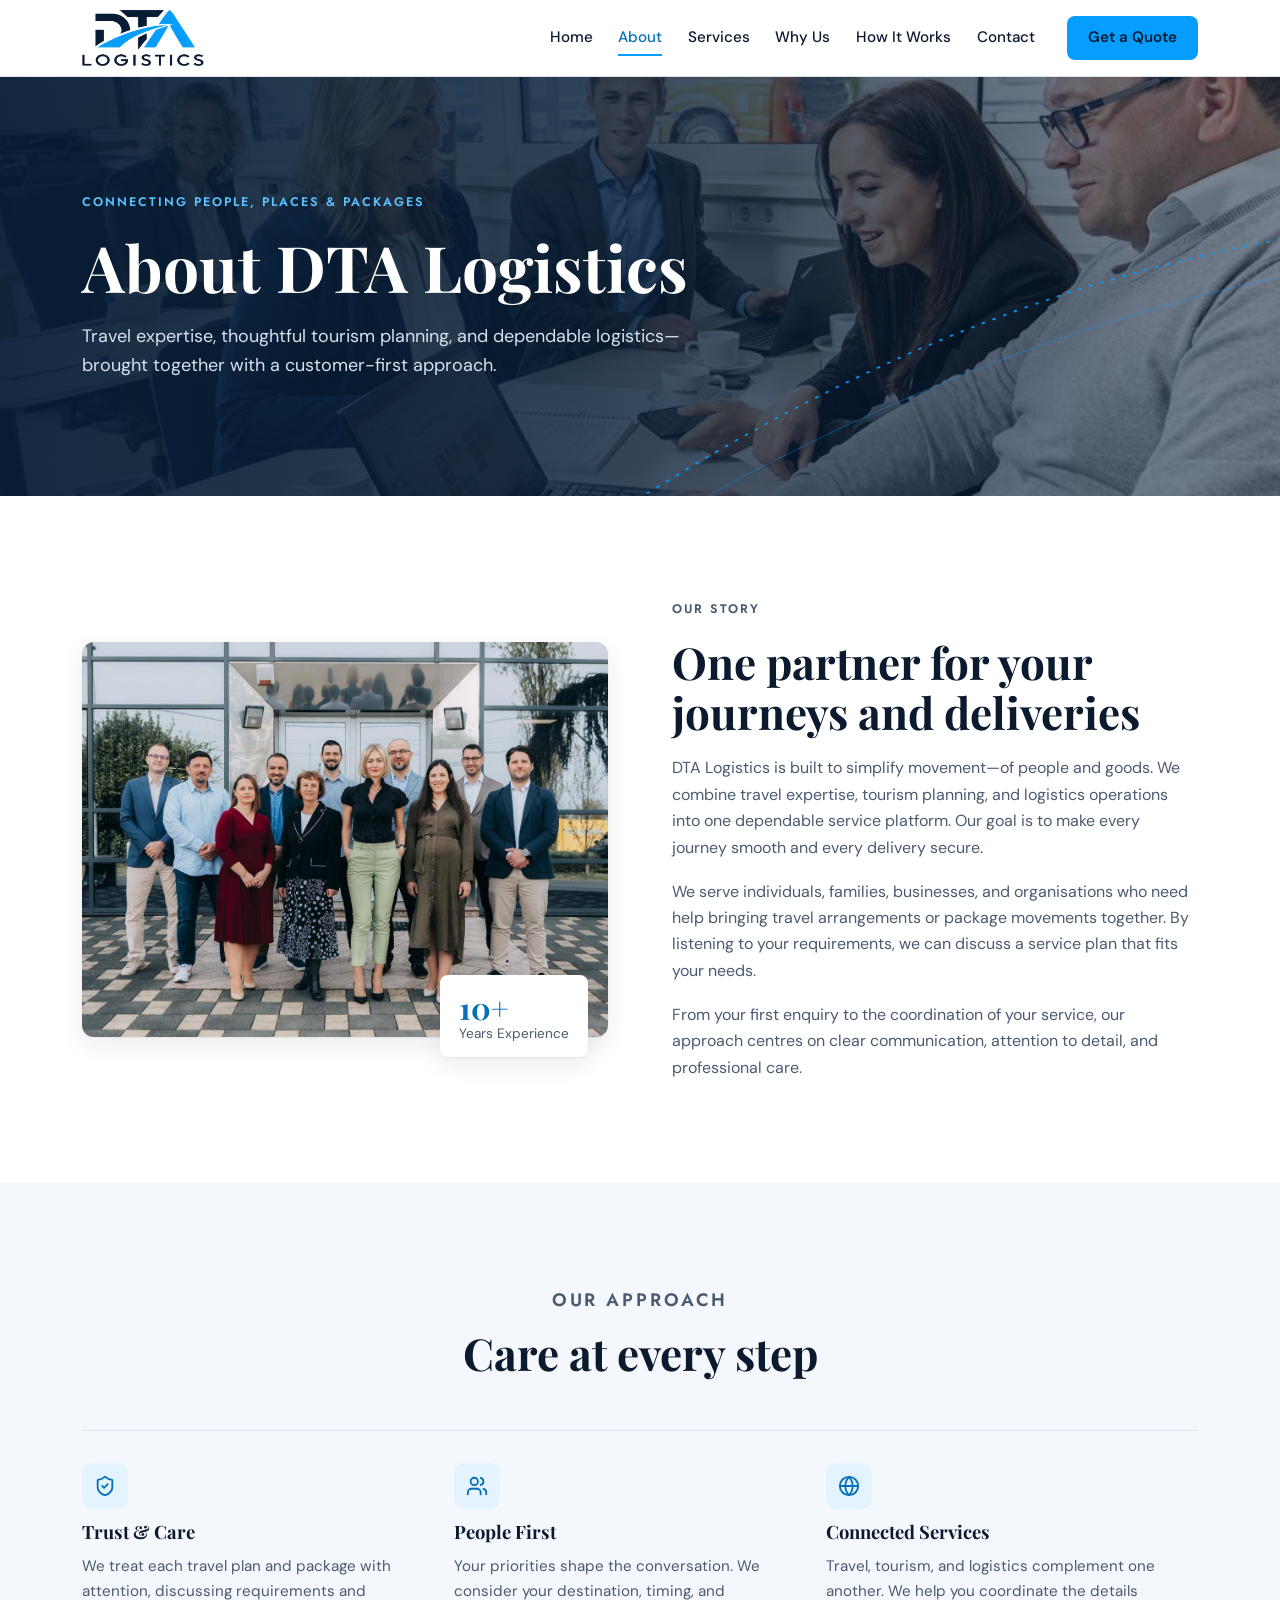
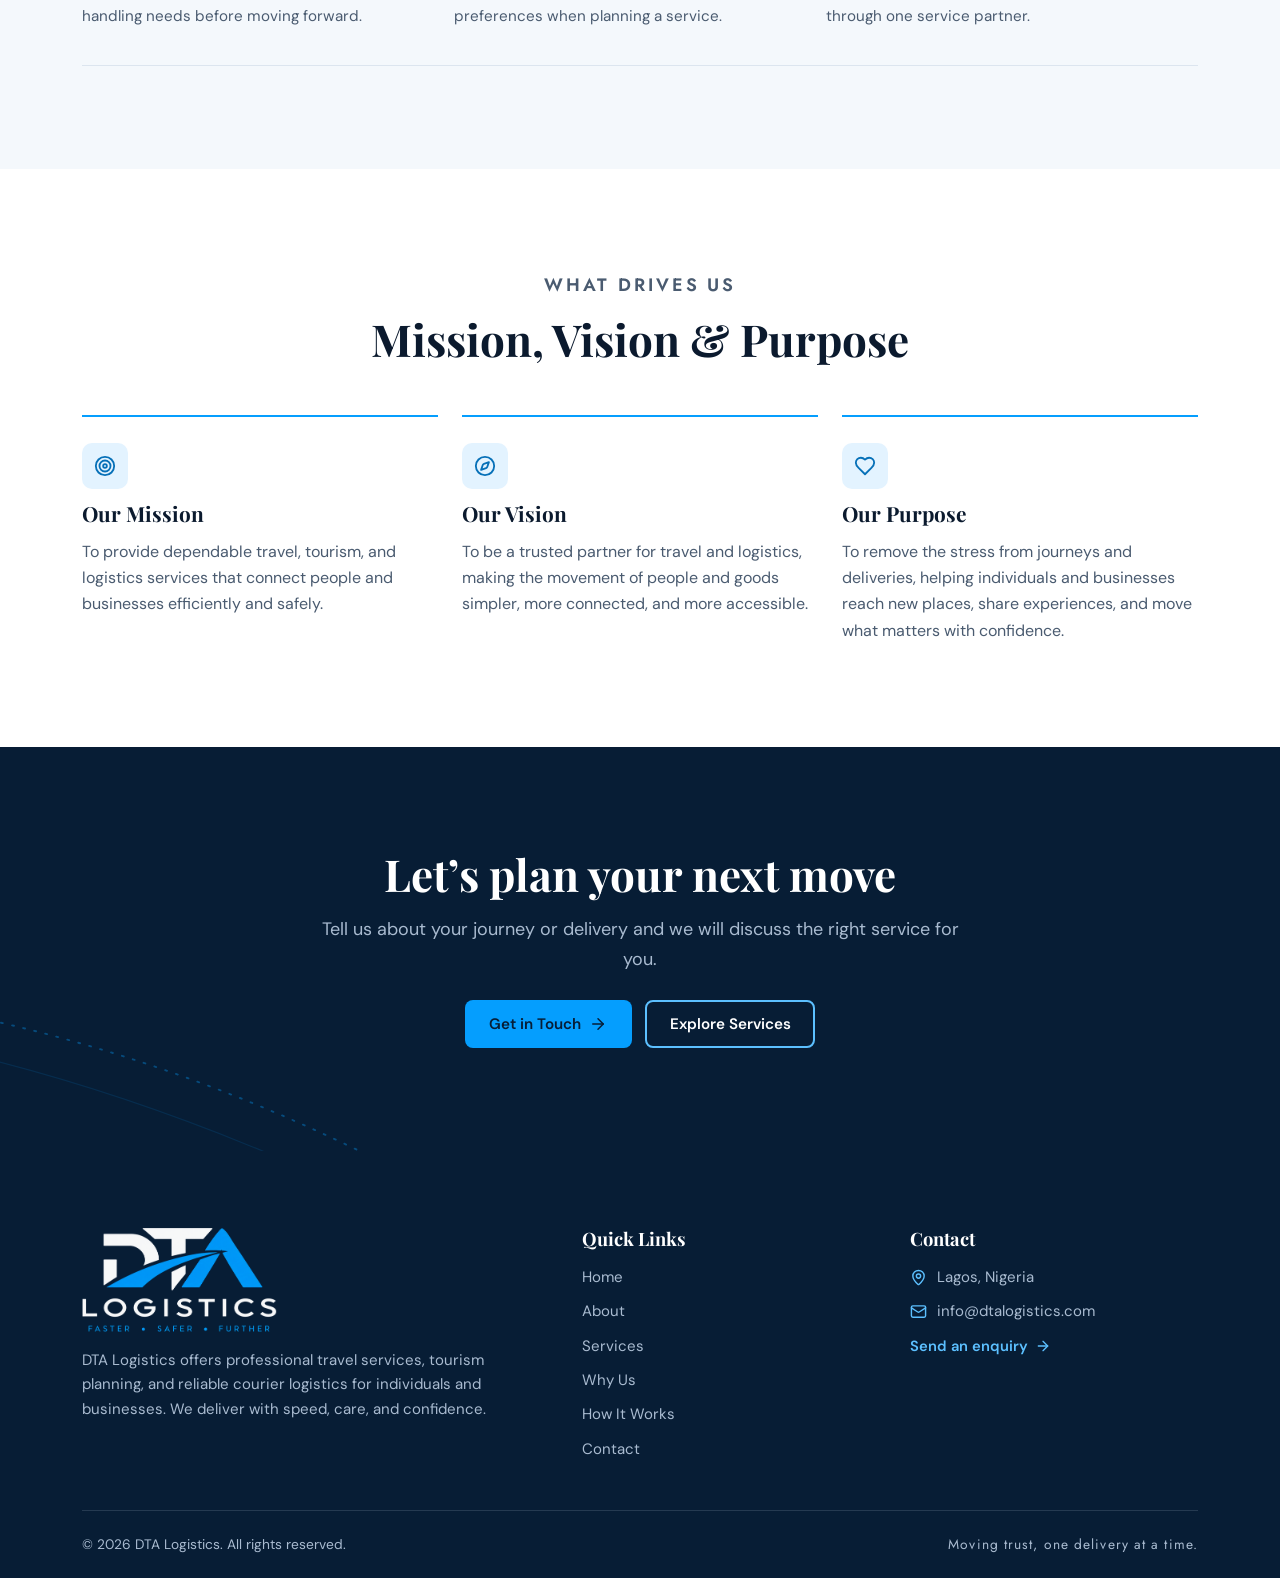
==== about.html @ f6d87778 "DTA Logistics website: 6 pages, brand assets, enquiry form Co-Authored-By: Claude Opus 5.5 <noreply@" ====
<!doctype html>
<html lang="en">
<head>
<meta charset="utf-8">
<meta name="viewport" content="width=device-width, initial-scale=1, viewport-fit=cover">
<title>About DTA Logistics</title>
<meta name="claude:viewport-fit-sides" content="cover">
<meta name="description" content="DTA Logistics combines travel expertise, tourism planning, and logistics operations into one dependable service platform for individuals, families, and businesses.">
<meta property="og:type" content="website">
<meta property="og:site_name" content="DTA Logistics">
<meta property="og:title" content="About DTA Logistics">
<meta property="og:description" content="DTA Logistics combines travel expertise, tourism planning, and logistics operations into one dependable service platform for individuals, families, and businesses.">
<meta property="og:image" content="assets/img/hero-port.jpg">
<meta name="twitter:card" content="summary_large_image">
<meta name="theme-color" content="#071D35">
<link rel="icon" type="image/png" href="assets/img/favicon.png">
<link rel="apple-touch-icon" href="assets/img/apple-touch-icon.png">
<link rel="preconnect" href="https://fonts.googleapis.com"><link rel="preconnect" href="https://fonts.gstatic.com" crossorigin><link rel="stylesheet" href="https://fonts.googleapis.com/css2?family=DM+Sans:opsz,wght@9..40,400;9..40,500;9..40,600;9..40,700&family=Jost:wght@500;600&family=Playfair+Display:wght@600;700&display=swap">
<link rel="stylesheet" href="assets/styles.css">
</head>
<body>
<a class="skip" href="#main">Skip to content</a>
<header class="site-header">
  <div class="wrap header-row">
    <a class="brand" href="index.html" aria-label="DTA Logistics — home"><img src="assets/img/logo.png" alt="DTA Logistics" width="437" height="200"></a>
    <button class="menu-toggle" type="button" aria-controls="site-nav" aria-expanded="false" aria-label="Open menu"><svg xmlns="http://www.w3.org/2000/svg" viewBox="0 0 24 24" fill="none" stroke="currentColor" stroke-width="2" stroke-linecap="round" stroke-linejoin="round" aria-hidden="true" focusable="false"><line x1="4" x2="20" y1="7" y2="7"/><line x1="4" x2="20" y1="12" y2="12"/><line x1="4" x2="20" y1="17" y2="17"/></svg></button>
    <nav class="nav" id="site-nav" aria-label="Main">
      <ul><li><a class="nav-link" href="index.html">Home</a></li><li><a class="nav-link" href="about.html" aria-current="page">About</a></li><li><a class="nav-link" href="services.html">Services</a></li><li><a class="nav-link" href="why-us.html">Why Us</a></li><li><a class="nav-link" href="how-it-works.html">How It Works</a></li><li><a class="nav-link" href="contact.html">Contact</a></li></ul>
      <a class="btn btn-primary" href="contact.html">Get a Quote</a>
    </nav>
  </div>
</header>
<main id="main">
<section class="hero ">
  <div class="hero-media"><img src="assets/img/team-office.jpg" alt="DTA Logistics team members working together at laptops" fetchpriority="high"></div>
  <svg class="arc" viewBox="0 0 800 400" aria-hidden="true" focusable="false"><path d="M10 390 C 220 250, 470 120, 790 70" fill="none" stroke="#059EFE" stroke-width="2" stroke-dasharray="2 10" stroke-linecap="round"/><path d="M60 395 C 270 270, 520 160, 780 110" fill="none" stroke="#059EFE" stroke-opacity=".35" stroke-width="1.2"/><circle cx="790" cy="70" r="4" fill="#059EFE"/></svg>
  <div class="wrap"><div class="hero-inner">
    <p class="eyebrow">Connecting People, Places &amp; Packages</p>
    <h1>About DTA Logistics</h1>
    <p class="lead">Travel expertise, thoughtful tourism planning, and dependable logistics&mdash;brought together with a customer-first approach.</p>
    
  </div></div>
</section>
<section class="section">
  <div class="wrap split">
    <div class="media"><img src="assets/img/team.jpg" alt="The DTA Logistics team standing together outside their office" loading="lazy" width="1400" height="934">
      <div class="badge"><strong>10+</strong><span>Years Experience</span></div></div>
    <div class="copy">
      <p class="eyebrow">Our Story</p>
      <h2>One partner for your journeys and deliveries</h2>
      <p>DTA Logistics is built to simplify movement&mdash;of people and goods. We combine travel expertise, tourism planning, and logistics operations into one dependable service platform. Our goal is to make every journey smooth and every delivery secure.</p>
      <p>We serve individuals, families, businesses, and organisations who need help bringing travel arrangements or package movements together. By listening to your requirements, we can discuss a service plan that fits your needs.</p>
      <p>From your first enquiry to the coordination of your service, our approach centres on clear communication, attention to detail, and professional care.</p>
    </div>
  </div>
</section>

<section class="section alt">
  <div class="wrap">
    <div class="section-head center">
  <p class="eyebrow">Our Approach</p>
  <h2>Care at every step</h2>
  
</div>
    <div class="feature-list">
      <div class="feature"><span class="icon-chip"><svg xmlns="http://www.w3.org/2000/svg" viewBox="0 0 24 24" fill="none" stroke="currentColor" stroke-width="2" stroke-linecap="round" stroke-linejoin="round" aria-hidden="true" focusable="false"><path d="M20 13c0 5-3.5 7.5-7.66 8.95a1 1 0 0 1-.67-.01C7.5 20.5 4 18 4 13V6a1 1 0 0 1 1-1c2 0 4.5-1.2 6.24-2.72a1.17 1.17 0 0 1 1.52 0C14.51 3.81 17 5 19 5a1 1 0 0 1 1 1z"/><path d="m9 12 2 2 4-4"/></svg></span><h3>Trust &amp; Care</h3><p>We treat each travel plan and package with attention, discussing requirements and handling needs before moving forward.</p></div>
      <div class="feature"><span class="icon-chip"><svg xmlns="http://www.w3.org/2000/svg" viewBox="0 0 24 24" fill="none" stroke="currentColor" stroke-width="2" stroke-linecap="round" stroke-linejoin="round" aria-hidden="true" focusable="false"><path d="M16 21v-2a4 4 0 0 0-4-4H6a4 4 0 0 0-4 4v2"/><circle cx="9" cy="7" r="4"/><path d="M22 21v-2a4 4 0 0 0-3-3.87"/><path d="M16 3.13a4 4 0 0 1 0 7.75"/></svg></span><h3>People First</h3><p>Your priorities shape the conversation. We consider your destination, timing, and preferences when planning a service.</p></div>
      <div class="feature"><span class="icon-chip"><svg xmlns="http://www.w3.org/2000/svg" viewBox="0 0 24 24" fill="none" stroke="currentColor" stroke-width="2" stroke-linecap="round" stroke-linejoin="round" aria-hidden="true" focusable="false"><circle cx="12" cy="12" r="10"/><path d="M12 2a14.5 14.5 0 0 0 0 20 14.5 14.5 0 0 0 0-20"/><path d="M2 12h20"/></svg></span><h3>Connected Services</h3><p>Travel, tourism, and logistics complement one another. We help you coordinate the details through one service partner.</p></div>
    </div>
  </div>
</section>

<section class="section">
  <div class="wrap">
    <div class="section-head center">
  <p class="eyebrow">What Drives Us</p>
  <h2>Mission, Vision &amp; Purpose</h2>
  
</div>
    <div class="mvp">
  <article><span class="icon-chip"><svg xmlns="http://www.w3.org/2000/svg" viewBox="0 0 24 24" fill="none" stroke="currentColor" stroke-width="2" stroke-linecap="round" stroke-linejoin="round" aria-hidden="true" focusable="false"><circle cx="12" cy="12" r="10"/><circle cx="12" cy="12" r="6"/><circle cx="12" cy="12" r="2"/></svg></span><h3>Our Mission</h3><p>To provide dependable travel, tourism, and logistics services that connect people and businesses efficiently and safely.</p></article>
  <article><span class="icon-chip"><svg xmlns="http://www.w3.org/2000/svg" viewBox="0 0 24 24" fill="none" stroke="currentColor" stroke-width="2" stroke-linecap="round" stroke-linejoin="round" aria-hidden="true" focusable="false"><path d="m16.24 7.76-1.804 5.411a2 2 0 0 1-1.265 1.265L7.76 16.24l1.804-5.411a2 2 0 0 1 1.265-1.265z"/><circle cx="12" cy="12" r="10"/></svg></span><h3>Our Vision</h3><p>To be a trusted partner for travel and logistics, making the movement of people and goods simpler, more connected, and more accessible.</p></article>
  <article><span class="icon-chip"><svg xmlns="http://www.w3.org/2000/svg" viewBox="0 0 24 24" fill="none" stroke="currentColor" stroke-width="2" stroke-linecap="round" stroke-linejoin="round" aria-hidden="true" focusable="false"><path d="M19 14c1.49-1.46 3-3.21 3-5.5A5.5 5.5 0 0 0 16.5 3c-1.76 0-3 .5-4.5 2-1.5-1.5-2.74-2-4.5-2A5.5 5.5 0 0 0 2 8.5c0 2.3 1.5 4.05 3 5.5l7 7Z"/></svg></span><h3>Our Purpose</h3><p>To remove the stress from journeys and deliveries, helping individuals and businesses reach new places, share experiences, and move what matters with confidence.</p></article>
</div>
  </div>
</section>
<section class="section on-navy cta">
  <svg class="arc" viewBox="0 0 800 400" aria-hidden="true" focusable="false"><path d="M10 390 C 220 250, 470 120, 790 70" fill="none" stroke="#059EFE" stroke-width="2" stroke-dasharray="2 10" stroke-linecap="round"/><path d="M60 395 C 270 270, 520 160, 780 110" fill="none" stroke="#059EFE" stroke-opacity=".35" stroke-width="1.2"/><circle cx="790" cy="70" r="4" fill="#059EFE"/></svg>
  <div class="wrap">
    <h2>Let&rsquo;s plan your next move</h2>
    <p>Tell us about your journey or delivery and we will discuss the right service for you.</p>
    <div class="hero-actions"><a class="btn btn-primary" href="contact.html">Get in Touch <svg xmlns="http://www.w3.org/2000/svg" viewBox="0 0 24 24" fill="none" stroke="currentColor" stroke-width="2" stroke-linecap="round" stroke-linejoin="round" aria-hidden="true" focusable="false"><path d="M5 12h14"/><path d="m12 5 7 7-7 7"/></svg></a><a class="btn btn-outline" href="services.html">Explore Services</a></div>
  </div>
</section>
</main>
<footer class="site-footer">
  <div class="wrap">
    <div class="footer-grid">
      <div class="footer-brand">
        <img src="assets/img/logo-full-reversed.png" alt="DTA Logistics — Faster, Safer, Further" width="487" height="260">
        <p>DTA Logistics offers professional travel services, tourism planning, and reliable courier logistics for individuals and businesses. We deliver with speed, care, and confidence.</p>
      </div>
      <nav aria-label="Footer">
        <h2>Quick Links</h2>
        <ul><li><a href="index.html">Home</a></li><li><a href="about.html">About</a></li><li><a href="services.html">Services</a></li><li><a href="why-us.html">Why Us</a></li><li><a href="how-it-works.html">How It Works</a></li><li><a href="contact.html">Contact</a></li></ul>
      </nav>
      <div>
        <h2>Contact</h2>
        <ul>
          <li class="contact-line"><svg xmlns="http://www.w3.org/2000/svg" viewBox="0 0 24 24" fill="none" stroke="currentColor" stroke-width="2" stroke-linecap="round" stroke-linejoin="round" aria-hidden="true" focusable="false"><path d="M20 10c0 4.993-5.539 10.193-7.399 11.799a1 1 0 0 1-1.202 0C9.539 20.193 4 14.993 4 10a8 8 0 0 1 16 0"/><circle cx="12" cy="10" r="3"/></svg><span>Lagos, Nigeria</span></li>
          <li class="contact-line"><svg xmlns="http://www.w3.org/2000/svg" viewBox="0 0 24 24" fill="none" stroke="currentColor" stroke-width="2" stroke-linecap="round" stroke-linejoin="round" aria-hidden="true" focusable="false"><rect width="20" height="16" x="2" y="4" rx="2"/><path d="m22 7-8.97 5.7a1.94 1.94 0 0 1-2.06 0L2 7"/></svg><a href="mailto:info@dtalogistics.com">info@dtalogistics.com</a></li>
          <li><a class="text-link" href="contact.html">Send an enquiry <svg xmlns="http://www.w3.org/2000/svg" viewBox="0 0 24 24" fill="none" stroke="currentColor" stroke-width="2" stroke-linecap="round" stroke-linejoin="round" aria-hidden="true" focusable="false"><path d="M5 12h14"/><path d="m12 5 7 7-7 7"/></svg></a></li>
        </ul>
      </div>
    </div>
    <div class="footer-bottom">
      <p>&copy; <span data-year>2025</span> DTA Logistics. All rights reserved.</p>
      <p class="tag">Moving trust, one delivery at a time.</p>
    </div>
  </div>
</footer>
<script src="assets/main.js"></script>
<script>document.documentElement.classList.add("js")</script>
</body>
</html>
---- assets/styles.css ----
/* DTA Logistics — design tokens
   Layout concept: Lovable structure kept (dark photo heroes, light content bands,
   navy feature/CTA bands); the logo's navy + sky blue replace the old orange,
   and the logo's arc "flight path" is the one recurring brand motif. */
:root {
  /* Colour — sampled from the supplied logo */
  --navy: #071D35;          /* logo "DT" + LOGISTICS */
  --navy-2: #0C2A4B;        /* raised navy surface */
  --blue: #059EFE;          /* logo "A" + swoosh — fills, buttons, icons on navy */
  --blue-ink: #0670B8;      /* blue for text on light backgrounds (AA 5.2:1) */
  --blue-soft: #E3F3FF;     /* icon chips on light */
  --sky-on-navy: #5CC0FF;   /* eyebrows/links on navy (AA 8.4:1) */
  --bg: #FFFFFF;
  --surface: #F4F8FC;       /* blue-biased neutral band */
  --ink: #0B1A2E;
  --muted: #4A5B70;
  --muted-on-navy: #A9BBD0;
  --border: #DCE5EF;
  --border-navy: rgba(169, 187, 208, .18);
  --danger: #B42318;
  --ok: #067647;

  /* Type */
  --font-display: "Playfair Display", Georgia, "Times New Roman", serif;
  --font-body: "DM Sans", system-ui, -apple-system, "Segoe UI", Roboto, sans-serif;
  --font-label: "Jost", "DM Sans", system-ui, sans-serif; /* echoes the logo's geometric caps */

  --step--1: .875rem;
  --step-0: 1rem;
  --step-1: 1.125rem;
  --step-2: clamp(1.35rem, 1.1rem + .9vw, 1.6rem);
  --step-3: clamp(1.9rem, 1.4rem + 2vw, 2.75rem);
  --step-4: clamp(2.4rem, 1.6rem + 3.4vw, 4rem);

  --radius: 12px;
  --radius-sm: 8px;
  --shadow: 0 1px 2px rgba(7, 29, 53, .06), 0 8px 24px rgba(7, 29, 53, .08);
  --wrap: 1180px;
  --header-h: 76px;
  color-scheme: light;
}

*, *::before, *::after { box-sizing: border-box; }
html { scroll-behavior: smooth; scroll-padding-top: calc(var(--header-h) + 16px); }
@media (prefers-reduced-motion: reduce) { html { scroll-behavior: auto; } *, *::before, *::after { transition: none !important; animation: none !important; } }
body {
  margin: 0;
  background: var(--bg);
  color: var(--ink);
  font-family: var(--font-body);
  font-size: var(--step-0);
  line-height: 1.65;
  -webkit-font-smoothing: antialiased;
}
body::before { content: ""; position: fixed; inset: 0 0 auto; height: env(safe-area-inset-top, 0px); z-index: 60; background: var(--bg); }
img { max-width: 100%; height: auto; display: block; }
[hidden] { display: none !important; }
a { color: var(--blue-ink); }
h1, h2, h3 { font-family: var(--font-display); color: var(--ink); line-height: 1.15; margin: 0; text-wrap: balance; font-weight: 700; }
h1 { font-size: var(--step-4); }
h2 { font-size: var(--step-3); }
h3 { font-size: var(--step-2); font-size: 1.3rem; }
p { margin: 0; }

.wrap {
  max-width: var(--wrap);
  margin-inline: auto;
  padding-left: max(16px, env(safe-area-inset-left, 0px));
  padding-right: max(16px, env(safe-area-inset-right, 0px));
}
@media (min-width: 720px) { .wrap { padding-left: max(32px, env(safe-area-inset-left, 0px)); padding-right: max(32px, env(safe-area-inset-right, 0px)); } }

.skip { position: absolute; left: 16px; top: -60px; background: var(--navy); color: #fff; padding: 10px 14px; border-radius: var(--radius-sm); z-index: 100; }
.skip:focus { top: 12px; }
:focus-visible { outline: 3px solid var(--blue); outline-offset: 3px; border-radius: 4px; }

/* Eyebrow labels — wide-tracked caps like the logo tagline */
.eyebrow {
  font-family: var(--font-label);
  font-size: .78rem;
  font-weight: 600;
  letter-spacing: .16em;
  text-transform: uppercase;
  color: var(--blue-ink);
}
.on-navy .eyebrow, .hero .eyebrow { color: var(--sky-on-navy); }

/* Buttons */
.btn {
  display: inline-flex; align-items: center; justify-content: center; gap: .5rem;
  min-height: 48px; padding: .75rem 1.4rem;
  font: 600 .95rem/1 var(--font-body);
  border-radius: var(--radius-sm); border: 2px solid transparent;
  text-decoration: none; cursor: pointer; transition: background .2s, color .2s, border-color .2s, transform .2s;
}
.btn svg { width: 18px; height: 18px; transition: transform .2s; }
.btn:hover svg { transform: translateX(3px); }
.btn-primary { background: var(--blue); color: var(--navy); }
.btn-primary:hover { background: #33B1FF; }
.btn-primary:active { transform: translateY(1px); }
.btn-outline { border-color: var(--sky-on-navy); color: #fff; background: transparent; }
.btn-outline:hover { background: rgba(92, 192, 255, .14); }
.btn-navy { background: var(--navy); color: #fff; }
.btn-navy:hover { background: var(--navy-2); }

/* Header — white so the full-colour logo is shown unaltered */
.site-header {
  position: sticky; top: env(safe-area-inset-top, 0px); z-index: 50;
  background: rgba(255, 255, 255, .97);
  border-bottom: 1px solid var(--border);
  backdrop-filter: saturate(1.4) blur(8px);
}
.header-row { display: flex; align-items: center; justify-content: space-between; gap: 1.5rem; min-height: var(--header-h); }
.brand { display: inline-flex; flex-shrink: 0; }
.brand img { height: 56px; width: auto; }
.nav { display: flex; align-items: center; gap: 2rem; }
.nav ul { list-style: none; display: flex; gap: 1.6rem; margin: 0; padding: 0; }
.nav a.nav-link { color: var(--ink); text-decoration: none; font-weight: 500; font-size: .95rem; padding: .4rem 0; border-bottom: 2px solid transparent; }
.nav a.nav-link:hover { color: var(--blue-ink); }
.nav a.nav-link[aria-current="page"] { color: var(--blue-ink); border-bottom-color: var(--blue); }
.nav .btn { min-height: 44px; padding: .65rem 1.2rem; }
.menu-toggle { display: none; background: none; border: 1px solid var(--border); border-radius: var(--radius-sm); width: 46px; height: 46px; align-items: center; justify-content: center; cursor: pointer; color: var(--navy); }
.menu-toggle svg { width: 24px; height: 24px; }

@media (max-width: 960px) {
  .menu-toggle { display: inline-flex; }
  .brand img { height: 46px; }
  .nav {
    position: absolute; left: 0; right: 0; top: 100%;
    flex-direction: column; align-items: stretch; gap: 1rem;
    background: var(--bg); border-bottom: 1px solid var(--border);
    padding: 1rem max(16px, env(safe-area-inset-right, 0px)) 1.5rem max(16px, env(safe-area-inset-left, 0px));
    box-shadow: 0 16px 24px rgba(7, 29, 53, .08);
  }
  .nav[data-open="false"] { display: none; }
  .nav ul { flex-direction: column; gap: 0; }
  .nav a.nav-link { display: block; padding: .85rem 0; border-bottom: 1px solid var(--border); }
  .nav a.nav-link[aria-current="page"] { border-bottom-color: var(--border); box-shadow: inset 3px 0 0 var(--blue); padding-left: .75rem; }
}

/* Heroes — photo under a navy wash, like the Lovable reference */
.hero {
  position: relative; isolation: isolate; overflow: hidden;
  background: var(--navy); color: #fff;
}
.hero-media { position: absolute; inset: 0; z-index: -2; }
.hero-media img { width: 100%; height: 100%; object-fit: cover; }
.hero::before {
  content: ""; position: absolute; inset: 0; z-index: -1;
  background: linear-gradient(90deg, rgba(7, 29, 53, .94) 0%, rgba(7, 29, 53, .82) 45%, rgba(7, 29, 53, .5) 100%);
}
.hero-inner { padding-block: clamp(4rem, 9vw, 7.5rem); display: grid; gap: 1.1rem; max-width: 46rem; }
.hero h1 { color: #fff; }
.hero p.lead { font-size: var(--step-1); color: #D6E2EE; max-width: 38rem; }
.hero-home .hero-inner { padding-block: clamp(4.5rem, 10vw, 8rem) clamp(3rem, 6vw, 4.5rem); max-width: 52rem; }
.hero-home h1 .accent { color: var(--blue); }
.hero-actions { display: flex; flex-wrap: wrap; gap: .85rem; margin-top: .6rem; }
.chip {
  display: inline-flex; align-items: center; gap: .5rem; justify-self: start;
  font-family: var(--font-label); font-size: .78rem; letter-spacing: .14em; text-transform: uppercase; font-weight: 600;
  color: var(--sky-on-navy); border: 1px solid rgba(92, 192, 255, .45); border-radius: 999px; padding: .35rem .85rem;
}
.chip svg { width: 15px; height: 15px; }
.stats { display: flex; flex-wrap: wrap; gap: 1.5rem 3rem; margin-top: 2.2rem; padding-top: 1.6rem; border-top: 1px solid var(--border-navy); }
.stat dt { order: 2; font-size: .88rem; color: var(--muted-on-navy); }
.stat { display: flex; flex-direction: column; }
.stat dd { margin: 0; font-family: var(--font-display); font-size: 2.1rem; font-weight: 700; color: var(--blue); line-height: 1.1; font-variant-numeric: tabular-nums; }

/* The brand arc — the logo's swoosh, drawn once per hero */
.arc { position: absolute; right: -4%; bottom: -12%; width: min(62vw, 760px); z-index: -1; opacity: .9; pointer-events: none; }
@media (max-width: 720px) { .arc { width: 120vw; right: -40%; opacity: .5; } }

/* Sections */
.section { padding-block: clamp(4rem, 8vw, 6.5rem); }
.section.alt { background: var(--surface); }
.section.on-navy { background: var(--navy); color: #fff; }
.on-navy h2, .on-navy h3 { color: #fff; }
.section-head { display: grid; gap: .8rem; margin-bottom: clamp(2.2rem, 4vw, 3.2rem); max-width: 44rem; }
.section-head.center { text-align: center; margin-inline: auto; justify-items: center; }
.section-head p { color: var(--muted); font-size: var(--step-1); }
.on-navy .section-head p { color: var(--muted-on-navy); }

.split { display: grid; gap: clamp(2rem, 5vw, 4.5rem); align-items: center; }
@media (min-width: 900px) { .split { grid-template-columns: 1fr 1fr; } .split.media-right .media { order: 2; } }
.split .copy { display: grid; gap: 1.1rem; min-width: 0; }
.split .copy p { color: var(--muted); max-width: 36rem; }
.media { position: relative; }
.media img { width: 100%; border-radius: var(--radius); box-shadow: var(--shadow); aspect-ratio: 4 / 3; object-fit: cover; }
.badge {
  position: absolute; right: 1.25rem; bottom: -1.25rem; background: var(--bg); border-radius: var(--radius-sm);
  padding: .9rem 1.2rem; box-shadow: var(--shadow); display: grid; line-height: 1.2;
}
.badge strong { font-family: var(--font-display); font-size: 1.9rem; color: var(--blue-ink); }
.badge span { font-size: .85rem; color: var(--muted); }

.values { display: flex; flex-wrap: wrap; gap: .75rem 1.5rem; list-style: none; padding: 0; margin: .4rem 0 0; }
.values li { display: inline-flex; align-items: center; gap: .55rem; font-weight: 600; font-size: .95rem; }

.icon-chip { width: 46px; height: 46px; border-radius: 10px; display: inline-grid; place-items: center; background: var(--blue-soft); color: var(--blue-ink); flex-shrink: 0; }
.icon-chip svg { width: 22px; height: 22px; }
.icon-chip.sm { width: 34px; height: 34px; border-radius: 8px; }
.icon-chip.sm svg { width: 17px; height: 17px; }
.on-navy .icon-chip { background: rgba(5, 158, 254, .14); color: var(--sky-on-navy); }

/* Service cards: 3 + 2 centred, as in the reference */
.service-grid { display: grid; gap: 1.5rem; grid-template-columns: repeat(6, 1fr); }
.service-card { grid-column: span 2; background: var(--bg); border: 1px solid var(--border); border-radius: var(--radius); overflow: hidden; display: flex; flex-direction: column; transition: box-shadow .25s, transform .25s; }
.service-card:nth-child(4) { grid-column: 2 / span 2; }
.service-card:hover { box-shadow: var(--shadow); transform: translateY(-3px); }
.service-card .thumb { position: relative; aspect-ratio: 16 / 10; overflow: hidden; }
.service-card .thumb img { width: 100%; height: 100%; object-fit: cover; transition: transform .5s; }
.service-card:hover .thumb img { transform: scale(1.04); }
.service-card .thumb .icon-chip { position: absolute; left: 1rem; bottom: 1rem; background: var(--blue); color: var(--navy); }
.service-card .body { padding: 1.4rem 1.4rem 1.5rem; display: flex; flex-direction: column; gap: .7rem; flex: 1; }
.service-card .body p { color: var(--muted); font-size: .95rem; flex: 1; }
.text-link { display: inline-flex; align-items: center; gap: .4rem; font-weight: 600; font-size: .92rem; color: var(--blue-ink); text-decoration: none; }
.text-link svg { width: 16px; height: 16px; transition: transform .2s; }
.text-link:hover svg { transform: translateX(3px); }
.text-link:hover { text-decoration: underline; text-underline-offset: 3px; }
.on-navy .text-link { color: var(--sky-on-navy); }
@media (max-width: 960px) { .service-grid { grid-template-columns: repeat(2, 1fr); } .service-card, .service-card:nth-child(4) { grid-column: auto; } .service-card:nth-child(5) { grid-column: 1 / -1; max-width: calc(50% - .75rem); justify-self: center; width: 100%; } }
@media (max-width: 620px) { .service-grid { grid-template-columns: 1fr; } .service-card:nth-child(5) { max-width: none; } }

/* Feature tiles (Why DTA on navy, approach lists on light) */
.feature-grid { display: grid; gap: 1.25rem; grid-template-columns: repeat(auto-fit, minmax(min(100%, 300px), 1fr)); }
.feature { display: grid; gap: .75rem; align-content: start; padding: 1.6rem; border-radius: var(--radius); }
.on-navy .feature { background: var(--navy-2); border: 1px solid var(--border-navy); }
.on-navy .feature p { color: var(--muted-on-navy); }
.feature h3 { font-size: 1.15rem; }
.feature p { color: var(--muted); font-size: .95rem; }
.feature-list { display: grid; gap: 0; grid-template-columns: repeat(auto-fit, minmax(min(100%, 300px), 1fr)); border-top: 1px solid var(--border); }
.feature-list .feature { border-radius: 0; padding: 2rem 1.75rem 2.25rem 0; border-bottom: 1px solid var(--border); }
@media (min-width: 700px) { .feature-list .feature { padding-right: 2.25rem; } }

/* Process steps — a real sequence, so numbered */
.steps { list-style: none; margin: 0; padding: 0; display: grid; gap: 2.25rem 1.5rem; grid-template-columns: repeat(4, 1fr); counter-reset: step; position: relative; }
.steps::before { content: ""; position: absolute; top: 31px; left: 12.5%; right: 12.5%; height: 2px; background: repeating-linear-gradient(90deg, var(--blue) 0 8px, transparent 8px 16px); opacity: .5; }
.step { position: relative; display: grid; justify-items: center; text-align: center; gap: .75rem; }
.step .icon-chip { width: 64px; height: 64px; border-radius: 16px; background: var(--bg); border: 1px solid var(--border); position: relative; z-index: 1; }
.alt .step .icon-chip { background: var(--bg); }
.step .icon-chip svg { width: 26px; height: 26px; }
.step .num { position: absolute; top: -10px; left: calc(50% + 18px); z-index: 2; width: 30px; height: 30px; border-radius: 50%; background: var(--navy); color: #fff; font: 700 .75rem/30px var(--font-label); letter-spacing: .04em; font-variant-numeric: tabular-nums; }
.step h3 { font-size: 1.2rem; margin-top: .35rem; }
.step p { color: var(--muted); font-size: .94rem; max-width: 18rem; }
@media (max-width: 900px) { .steps { grid-template-columns: repeat(2, 1fr); } .steps::before { display: none; } }
@media (max-width: 540px) { .steps { grid-template-columns: 1fr; } }

/* Mission / Vision / Purpose */
.mvp { display: grid; gap: 1.5rem; grid-template-columns: repeat(auto-fit, minmax(min(100%, 280px), 1fr)); }
.mvp article { border-top: 2px solid var(--blue); padding-top: 1.6rem; display: grid; gap: .8rem; align-content: start; }
.mvp p { color: var(--muted); }

/* FAQ */
.faq { display: grid; border-top: 1px solid var(--border); }
.faq details { border-bottom: 1px solid var(--border); }
.faq summary { list-style: none; cursor: pointer; display: flex; justify-content: space-between; align-items: center; gap: 1rem; padding: 1.2rem 0; font-weight: 600; font-size: 1.02rem; }
.faq summary::-webkit-details-marker { display: none; }
.faq summary .plus { width: 28px; height: 28px; border-radius: 50%; border: 1px solid var(--border); display: grid; place-items: center; flex-shrink: 0; color: var(--blue-ink); transition: transform .2s, background .2s; }
.faq summary .plus svg { width: 15px; height: 15px; }
.faq details[open] summary .plus { transform: rotate(45deg); background: var(--blue-soft); }
.faq details p { color: var(--muted); padding: 0 2.5rem 1.4rem 0; }

/* CTA band */
.cta { text-align: center; position: relative; overflow: hidden; isolation: isolate; }
.cta .wrap { display: grid; justify-items: center; gap: 1rem; }
.cta p { color: var(--muted-on-navy); font-size: var(--step-1); max-width: 40rem; }
.cta .hero-actions { justify-content: center; }
.cta .arc { left: -10%; right: auto; bottom: -40%; transform: scaleX(-1); opacity: .35; }

/* Contact */
.contact-grid { display: grid; gap: clamp(2rem, 5vw, 4rem); align-items: start; }
@media (min-width: 940px) { .contact-grid { grid-template-columns: 1fr 1.05fr; } }
.contact-copy { display: grid; gap: 1.2rem; min-width: 0; }
.contact-copy > p { color: var(--muted); }
.contact-list { list-style: none; padding: 0; margin: .5rem 0 0; display: grid; gap: 1.2rem; }
.contact-list li { display: flex; gap: 1rem; align-items: flex-start; }
.contact-list strong { display: block; }
.contact-list .val { color: var(--muted); display: flex; flex-wrap: wrap; gap: .5rem; align-items: center; }
.copy-btn { font: 600 .8rem/1 var(--font-body); color: var(--blue-ink); background: var(--blue-soft); border: 0; border-radius: 6px; padding: .4rem .6rem; cursor: pointer; }
.contact-copy .media img { aspect-ratio: 16 / 10; }
.form-card { background: var(--bg); border: 1px solid var(--border); border-radius: var(--radius); padding: clamp(1.5rem, 3vw, 2.5rem); box-shadow: var(--shadow); display: grid; gap: 1.25rem; min-width: 0; }
.field { display: grid; gap: .45rem; }
.field label { font-weight: 600; font-size: .92rem; }
.field input, .field select, .field textarea {
  width: 100%; font: inherit; font-size: 1rem; color: var(--ink); background: var(--surface);
  border: 1px solid var(--border); border-radius: var(--radius-sm); padding: .8rem .9rem; min-height: 48px;
}
.field textarea { min-height: 140px; resize: vertical; }
.field input:focus, .field select:focus, .field textarea:focus { outline: none; border-color: var(--blue); box-shadow: 0 0 0 3px rgba(5, 158, 254, .25); background: var(--bg); }
.field [aria-invalid="true"] { border-color: var(--danger); }
.err { color: var(--danger); font-size: .85rem; min-height: 0; }
.form-note { font-size: .88rem; color: var(--muted); }
.form-status { border-radius: var(--radius-sm); padding: 1.1rem 1.2rem; background: var(--blue-soft); display: grid; gap: .7rem; }
.form-status h3 { font-family: var(--font-body); font-size: 1.05rem; }
.form-status pre { white-space: pre-wrap; word-break: break-word; font: .88rem/1.55 var(--font-body); background: var(--bg); border: 1px solid var(--border); border-radius: 6px; padding: .8rem; margin: 0; max-height: 220px; overflow: auto; }
.form-status .row { display: flex; flex-wrap: wrap; gap: .6rem; }
.form-status .btn { min-height: 44px; padding: .6rem 1rem; font-size: .9rem; }

/* Footer */
.site-footer { background: var(--navy); color: var(--muted-on-navy); padding-top: clamp(3.5rem, 6vw, 5rem); font-size: .94rem; }
.footer-grid { display: grid; gap: 2.5rem; grid-template-columns: 1.6fr 1fr 1fr; }
@media (max-width: 820px) { .footer-grid { grid-template-columns: 1fr 1fr; } .footer-brand { grid-column: 1 / -1; } }
@media (max-width: 480px) { .footer-grid { grid-template-columns: 1fr; } }
.footer-brand { display: grid; gap: 1rem; align-content: start; max-width: 26rem; }
.footer-brand img { height: 104px; width: auto; }
.site-footer h2 { font-size: 1.15rem; color: #fff; margin-bottom: 1rem; }
.site-footer ul { list-style: none; padding: 0; margin: 0; display: grid; gap: .6rem; }
.site-footer a { color: var(--muted-on-navy); text-decoration: none; }
.site-footer a:hover { color: #fff; text-decoration: underline; text-underline-offset: 3px; }
.site-footer .contact-line { display: flex; gap: .6rem; align-items: center; }
.site-footer .contact-line svg { width: 17px; height: 17px; color: var(--sky-on-navy); flex-shrink: 0; }
.site-footer .text-link { color: var(--sky-on-navy); }
.footer-bottom { margin-top: 3rem; border-top: 1px solid var(--border-navy); padding-block: 1.4rem; display: flex; flex-wrap: wrap; justify-content: space-between; gap: .75rem; font-size: .86rem; }
.footer-bottom .tag { font-family: var(--font-label); letter-spacing: .08em; }

.sr-only { position: absolute; width: 1px; height: 1px; overflow: hidden; clip: rect(0 0 0 0); white-space: nowrap; }
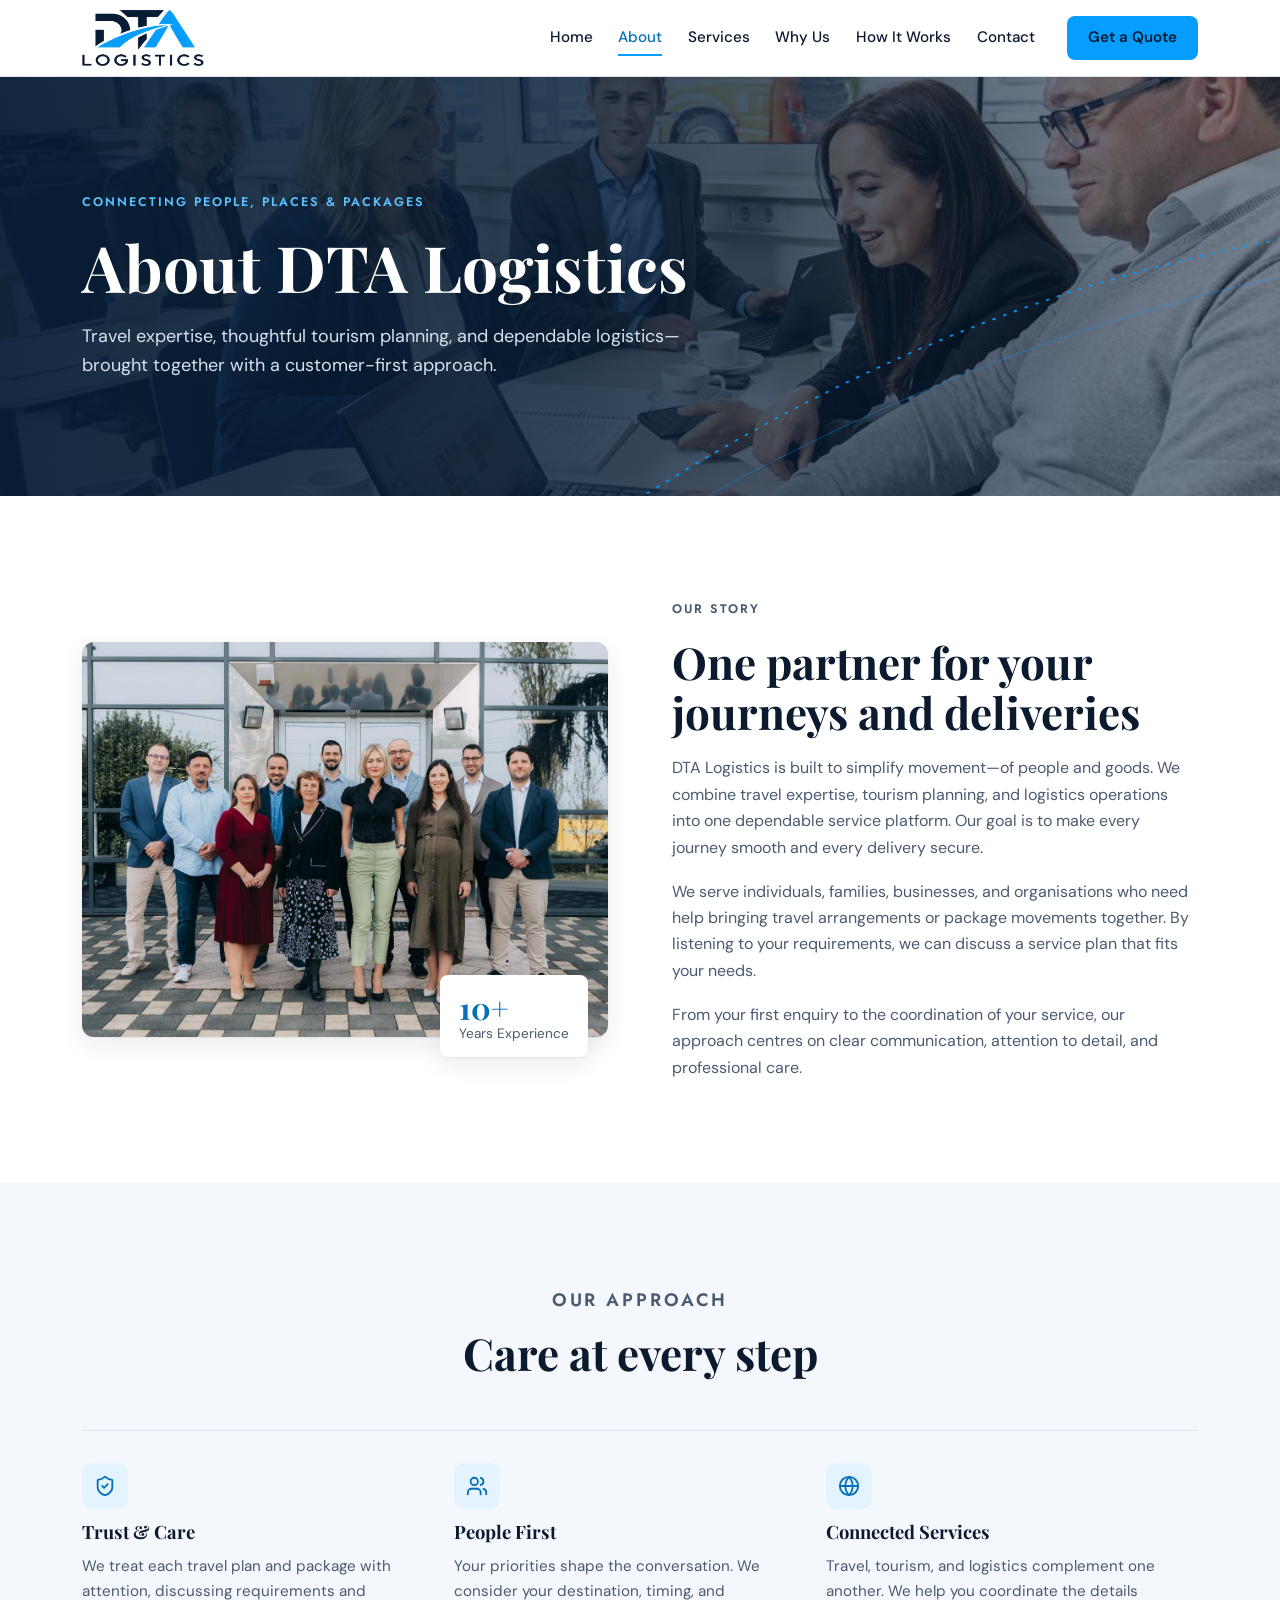
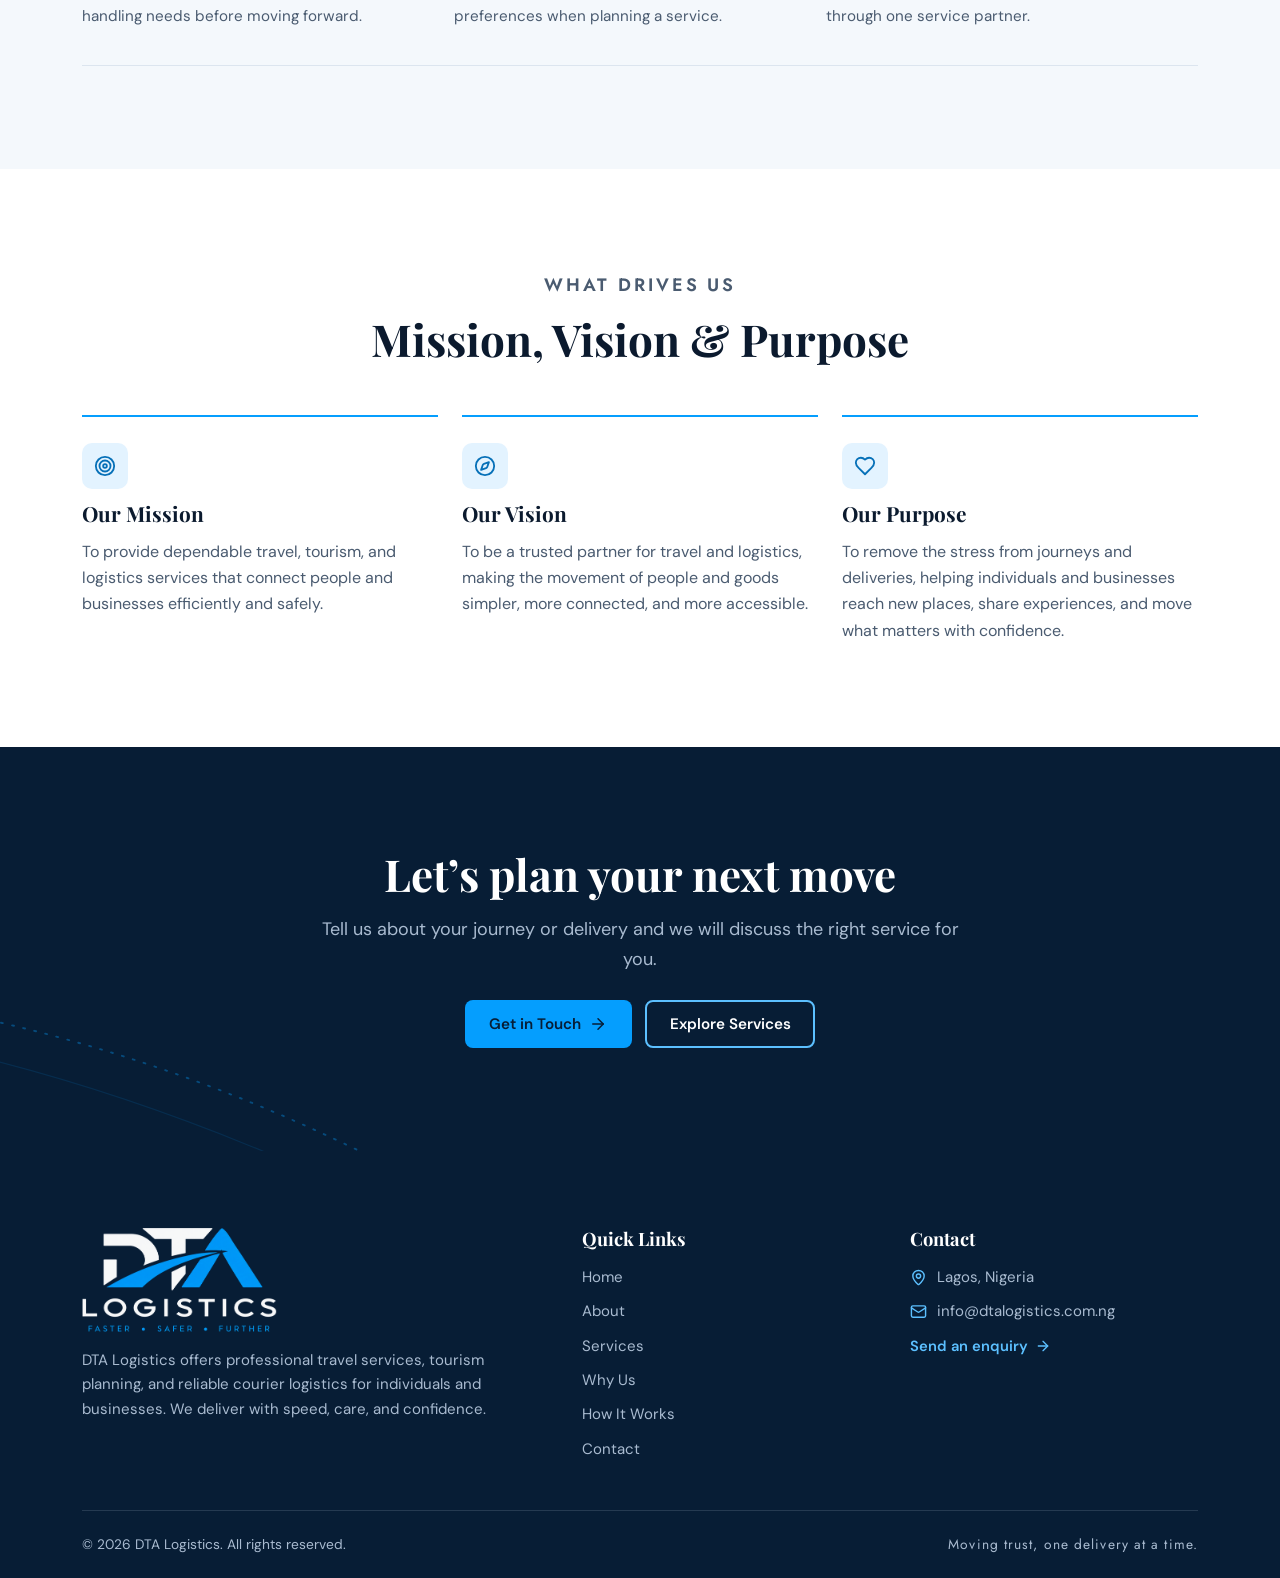
==== commit 010a12d9: "Use the real domain email (info@dtalogistics.com.ng) dtalogistics.com is not owned by DTA; the busin" ====
--- a/about.html
+++ b/about.html
@@ -10,7 +10,9 @@
 <meta property="og:site_name" content="DTA Logistics">
 <meta property="og:title" content="About DTA Logistics">
 <meta property="og:description" content="DTA Logistics combines travel expertise, tourism planning, and logistics operations into one dependable service platform for individuals, families, and businesses.">
-<meta property="og:image" content="assets/img/hero-port.jpg">
+<meta property="og:image" content="https://dtalogistics.vercel.app/assets/img/hero-port.jpg">
+<meta property="og:url" content="https://dtalogistics.vercel.app/about">
+<link rel="canonical" href="https://dtalogistics.vercel.app/about">
 <meta name="twitter:card" content="summary_large_image">
 <meta name="theme-color" content="#071D35">
 <link rel="icon" type="image/png" href="assets/img/favicon.png">
@@ -108,7 +110,7 @@
         <h2>Contact</h2>
         <ul>
           <li class="contact-line"><svg xmlns="http://www.w3.org/2000/svg" viewBox="0 0 24 24" fill="none" stroke="currentColor" stroke-width="2" stroke-linecap="round" stroke-linejoin="round" aria-hidden="true" focusable="false"><path d="M20 10c0 4.993-5.539 10.193-7.399 11.799a1 1 0 0 1-1.202 0C9.539 20.193 4 14.993 4 10a8 8 0 0 1 16 0"/><circle cx="12" cy="10" r="3"/></svg><span>Lagos, Nigeria</span></li>
-          <li class="contact-line"><svg xmlns="http://www.w3.org/2000/svg" viewBox="0 0 24 24" fill="none" stroke="currentColor" stroke-width="2" stroke-linecap="round" stroke-linejoin="round" aria-hidden="true" focusable="false"><rect width="20" height="16" x="2" y="4" rx="2"/><path d="m22 7-8.97 5.7a1.94 1.94 0 0 1-2.06 0L2 7"/></svg><a href="mailto:info@dtalogistics.com">info@dtalogistics.com</a></li>
+          <li class="contact-line"><svg xmlns="http://www.w3.org/2000/svg" viewBox="0 0 24 24" fill="none" stroke="currentColor" stroke-width="2" stroke-linecap="round" stroke-linejoin="round" aria-hidden="true" focusable="false"><rect width="20" height="16" x="2" y="4" rx="2"/><path d="m22 7-8.97 5.7a1.94 1.94 0 0 1-2.06 0L2 7"/></svg><a href="mailto:info@dtalogistics.com.ng">info@dtalogistics.com.ng</a></li>
           <li><a class="text-link" href="contact.html">Send an enquiry <svg xmlns="http://www.w3.org/2000/svg" viewBox="0 0 24 24" fill="none" stroke="currentColor" stroke-width="2" stroke-linecap="round" stroke-linejoin="round" aria-hidden="true" focusable="false"><path d="M5 12h14"/><path d="m12 5 7 7-7 7"/></svg></a></li>
         </ul>
       </div>
